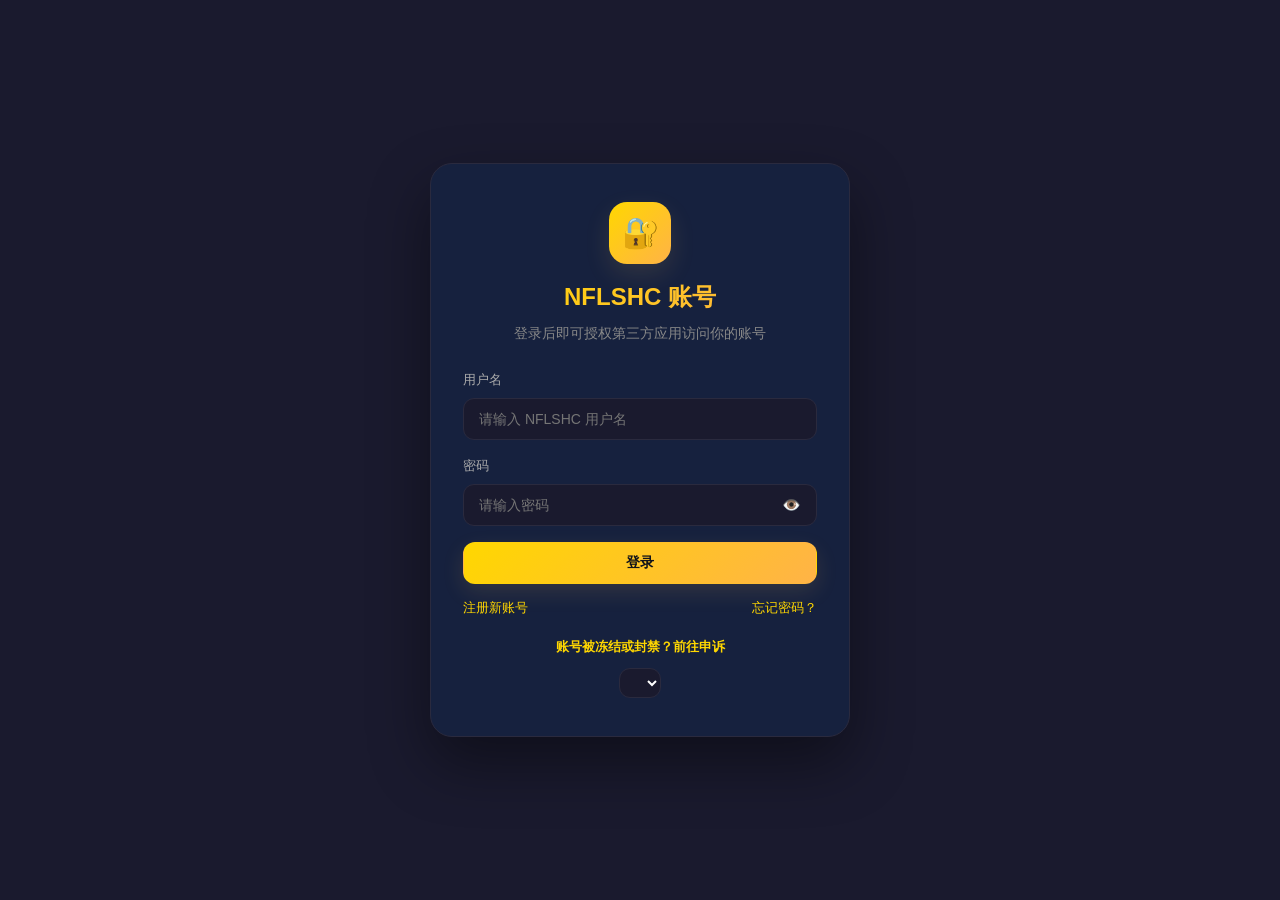
==== index.html @ 532b5db4 "add: index.html" ====
<!DOCTYPE html>
<html lang="zh-CN">
<head>
    <meta charset="UTF-8">
    <meta name="viewport" content="width=device-width, initial-scale=1.0">
    <title>登录 · NFLSHC 账号授权中心</title>
    <meta name="theme-color" content="#ffd700">
    <link rel="stylesheet" href="css/themes.css">
    <link rel="stylesheet" href="css/app.css">
    <script src="js/theme.js?v=1"></script>
</head>
<body>

<div class="auth-page">
    <div class="auth-card">
        <div class="auth-logo">🔐</div>
        <h1 class="auth-title">NFLSHC 账号</h1>
        <p class="auth-sub">登录后即可授权第三方应用访问你的账号</p>

        <div class="alert alert-error" id="msgBox" style="display:none;"></div>
        <div class="alert alert-info" id="nextBox" style="display:none;"></div>

        <div class="field">
            <label for="username">用户名</label>
            <input class="input" id="username" autocomplete="username" placeholder="请输入 NFLSHC 用户名">
        </div>
        <div class="field">
            <label for="password">密码</label>
            <div class="pw-wrap">
                <input class="input" id="password" type="password" autocomplete="current-password" placeholder="请输入密码">
                <button class="pw-toggle" type="button" onclick="togglePw('password', this)">👁️</button>
            </div>
        </div>

        <button class="btn btn-primary btn-block" id="loginBtn">登录</button>

        <div class="auth-links" style="margin-top:14px;">
            <a href="register.html" id="registerLink">注册新账号</a>
            <a href="javascript:void(0)" onclick="showForgot()">忘记密码？</a>
        </div>

        <div class="auth-foot">
            <a href="javascript:void(0)" onclick="showAppeal()">账号被冻结或封禁？前往申诉</a>
        </div>
        <div class="auth-foot" style="margin-top:10px;">
            <select id="themeSelect" class="input" style="width:auto;padding:6px 10px;font-size:12.5px;"></select>
        </div>
    </div>
</div>

<!-- 忘记密码 -->
<div class="modal-mask" id="forgotModal">
    <div class="modal">
        <h3>重置密码</h3>
        <p class="modal-sub">验证码将发送到你的注册邮箱（5 分钟内有效）</p>
        <div class="alert alert-error" id="forgotMsg" style="display:none;"></div>
        <div class="field">
            <label for="fpUsername">用户名</label>
            <input class="input" id="fpUsername" placeholder="你的用户名">
        </div>
        <div class="field">
            <label for="fpEmail">注册邮箱</label>
            <input class="input" id="fpEmail" type="email" placeholder="注册时填写的邮箱">
        </div>
        <button class="btn btn-ghost btn-block" id="sendCodeBtn">获取验证码</button>
        <div id="fpStep2" style="display:none;">
            <div class="field" style="margin-top:16px;">
                <label for="fpCode">邮箱验证码</label>
                <input class="input" id="fpCode" placeholder="6 位验证码" maxlength="6">
            </div>
            <div class="field">
                <label for="fpNewPw">新密码</label>
                <input class="input" id="fpNewPw" type="password" placeholder="至少 6 位">
            </div>
            <div class="field">
                <label for="fpNewPw2">确认新密码</label>
                <input class="input" id="fpNewPw2" type="password" placeholder="再次输入新密码">
            </div>
            <button class="btn btn-primary btn-block" id="resetBtn">重置密码</button>
        </div>
        <div class="modal-actions">
            <button class="btn btn-ghost" onclick="closeModal('forgotModal')">关闭</button>
        </div>
    </div>
</div>

<!-- 申诉 -->
<div class="modal-mask" id="appealModal">
    <div class="modal">
        <h3>账号申诉</h3>
        <p class="modal-sub">如果你的账号被冻结或封禁，可在此向管理员说明情况</p>
        <div class="alert alert-error" id="appealMsg" style="display:none;"></div>
        <div class="field">
            <label for="apUsername">用户名</label>
            <input class="input" id="apUsername" placeholder="被冻结/封禁的用户名">
        </div>
        <div class="field">
            <label for="apReason">申诉说明</label>
            <textarea class="input" id="apReason" placeholder="请说明情况（500 字以内）" maxlength="500"></textarea>
        </div>
        <button class="btn btn-primary btn-block" id="appealBtn">提交申诉</button>
        <div class="modal-actions">
            <button class="btn btn-ghost" onclick="closeModal('appealModal')">关闭</button>
        </div>
    </div>
</div>

<script src="js/api.js?v=1"></script>
<script>
(function () {
    'use strict';
    var U = window.NFLSHC.util;
    var A = window.NFLSHC.Account;
    var params = new URLSearchParams(location.search);
    var next = params.get('next') || '';

    // 主题选择
    (function () {
        var sel = document.getElementById('themeSelect');
        var themes = ThemeManager.getThemes();
        Object.keys(themes).forEach(function (k) {
            var o = document.createElement('option');
            o.value = k; o.textContent = themes[k].icon + ' ' + themes[k].name;
            sel.appendChild(o);
        });
        sel.value = ThemeManager.getTheme();
        sel.addEventListener('change', function () { ThemeManager.setTheme(sel.value); });
    })();

    if (next) {
        document.getElementById('registerLink').href = 'register.html?next=' + encodeURIComponent(next);
        var nb = document.getElementById('nextBox');
        nb.style.display = 'block';
        nb.textContent = '登录成功后将自动返回授权页面。';
    }

    function msg(text, type) {
        var box = document.getElementById('msgBox');
        box.className = 'alert alert-' + (type || 'error');
        box.innerHTML = text;
        box.style.display = 'block';
    }

    function goAfterLogin() {
        location.href = next || 'apps.html';
    }

    // ============ 登录 ============
    async function login() {
        var username = document.getElementById('username').value.trim();
        var password = document.getElementById('password').value;
        var btn = document.getElementById('loginBtn');
        if (!username || !password) { msg('请填写用户名和密码'); return; }
        btn.disabled = true;
        btn.classList.add('is-loading');
        try {
            var hash = await U.hashPassword(password);
            var data = await A.login(username, hash);
            if (!data.token) throw new Error(data.error || '登录失败');
            window.AuthToken.set(data.token);
            U.saveUser({ username: data.username || username, isAdmin: !!data.isAdmin });
            msg('登录成功，正在跳转…', 'success');
            setTimeout(goAfterLogin, 500);
        } catch (e) {
            var extra = '';
            if (/冻结|封禁|banned|frozen/i.test(e.message || '')) {
                extra = ' <a href="javascript:void(0)" onclick="showAppeal()">点击申诉</a>';
            }
            msg(U.escapeHtml(e.message || '登录失败') + extra);
        } finally {
            btn.disabled = false;
            btn.classList.remove('is-loading');
        }
    }

    document.getElementById('loginBtn').addEventListener('click', login);
    document.getElementById('password').addEventListener('keypress', function (e) { if (e.key === 'Enter') login(); });

    // ============ 忘记密码 ============
    var codeSent = false;
    window.showForgot = function () {
        document.getElementById('forgotModal').classList.add('show');
        document.getElementById('fpUsername').value = document.getElementById('username').value.trim();
    };
    window.closeModal = function (id) { document.getElementById(id).classList.remove('show'); };

    function fmsg(text, type) {
        var box = document.getElementById('forgotMsg');
        box.className = 'alert alert-' + (type || 'error');
        box.textContent = text;
        box.style.display = 'block';
    }

    document.getElementById('sendCodeBtn').addEventListener('click', async function () {
        var username = document.getElementById('fpUsername').value.trim();
        var email = document.getElementById('fpEmail').value.trim();
        var btn = this;
        if (!username || !email) { fmsg('请填写用户名和注册邮箱'); return; }
        btn.disabled = true;
        btn.classList.add('is-loading');
        try {
            var res = await A.forgot(username, email);
            codeSent = true;
            document.getElementById('fpStep2').style.display = 'block';
            fmsg(res.message || '验证码已发送，请查收邮箱', 'success');
            var left = 60;
            btn.textContent = left + 's 后可重发';
            var t = setInterval(function () {
                left--;
                if (left <= 0) { clearInterval(t); btn.disabled = false; btn.textContent = '重新获取验证码'; }
                else btn.textContent = left + 's 后可重发';
            }, 1000);
        } catch (e) {
            fmsg(e.message || '发送失败');
        } finally {
            btn.classList.remove('is-loading');
            if (!codeSent) btn.disabled = false;
        }
    });

    document.getElementById('resetBtn').addEventListener('click', async function () {
        var username = document.getElementById('fpUsername').value.trim();
        var code = document.getElementById('fpCode').value.trim();
        var pw = document.getElementById('fpNewPw').value;
        var pw2 = document.getElementById('fpNewPw2').value;
        var btn = this;
        if (!code || !pw) { fmsg('请填写验证码和新密码'); return; }
        if (pw.length < 6) { fmsg('新密码至少 6 位'); return; }
        if (pw !== pw2) { fmsg('两次输入的密码不一致'); return; }
        btn.disabled = true;
        btn.classList.add('is-loading');
        try {
            var v = await A.verifyReset(username, code);
            if (!v.token) throw new Error(v.error || '验证码错误或已过期');
            var hash = await U.hashPassword(pw);
            await window.NFLSHC.request('/api/legacy/issues/' + encodeURIComponent(username) + '?labels=user', {
                method: 'PATCH',
                headers: { 'Authorization': 'Bearer ' + v.token },
                body: JSON.stringify({
                    body: '用户信息\n```json\n' + JSON.stringify({ username: username, password: hash, passwordHashed: true }, null, 2) + '\n```'
                })
            });
            fmsg('密码重置成功，请使用新密码登录', 'success');
            setTimeout(function () {
                closeModal('forgotModal');
                document.getElementById('password').value = '';
                document.getElementById('password').focus();
            }, 1200);
        } catch (e) {
            fmsg(e.message || '重置失败');
        } finally {
            btn.disabled = false;
            btn.classList.remove('is-loading');
        }
    });

    // ============ 申诉 ============
    window.showAppeal = function () {
        document.getElementById('appealModal').classList.add('show');
        var u = document.getElementById('apUsername');
        if (!u.value) u.value = document.getElementById('username').value.trim() || params.get('username') || '';
    };

    document.getElementById('appealBtn').addEventListener('click', async function () {
        var username = document.getElementById('apUsername').value.trim();
        var reason = document.getElementById('apReason').value.trim();
        var box = document.getElementById('appealMsg');
        var btn = this;
        if (!username || !reason) {
            box.className = 'alert alert-error'; box.textContent = '请填写用户名和申诉说明'; box.style.display = 'block';
            return;
        }
        btn.disabled = true;
        btn.classList.add('is-loading');
        try {
            var res = await A.appeal(username, reason);
            box.className = 'alert alert-success';
            box.textContent = res.message || '申诉已提交，管理员会尽快处理';
            box.style.display = 'block';
        } catch (e) {
            box.className = 'alert alert-error';
            box.textContent = e.message || '提交失败';
            box.style.display = 'block';
        } finally {
            btn.disabled = false;
            btn.classList.remove('is-loading');
        }
    });

    window.togglePw = function (inputId, btn) {
        var input = document.getElementById(inputId);
        var isPw = input.type === 'password';
        input.type = isPw ? 'text' : 'password';
        btn.textContent = isPw ? '🙈' : '👁️';
    };

    // ============ 已登录则直接跳转 ============
    (async function () {
        if (params.get('appeal')) { window.showAppeal(); }
        var user = await U.validateSession();
        if (user) {
            msg('检测到已登录（' + U.escapeHtml(user.username) + '），正在跳转…', 'success');
            setTimeout(goAfterLogin, 600);
        }
    })();
})();
</script>
</body>
</html>
---- css/themes.css ----
:root {
    --bg-primary: #1a1a2e;
    --bg-secondary: #16213e;
    --bg-tertiary: #0f0f1a;
    --text-primary: #ffffff;
    --text-secondary: #aaa;
    --border-color: #2a2a3e;
    --accent-color: #ffd700;
    --extra-purple: #9b59b6;
    --accent-hover: #ffb347;
    --input-bg: #0f0f1a;
    --danger: #dc3545;
    --success: #28a745;
    --warning: #f39c12;
    --info: #3498db;
    --text-muted: #888;
    --accent-color-alpha: rgba(255, 200, 87, 0.12);
    --hover-bg: rgba(255, 255, 255, 0.07);
    /* 登录/注册页专用变量 */
    --login-card-bg: rgba(255,255,255,0.95);
    --login-input-bg: #ffffff;
    --login-input-border: #e0e0e0;
    --login-input-text: #333;
    --login-heading: #1a1a2e;
    --login-subtext: #666;
    --login-body-gradient: linear-gradient(135deg, #1a1a2e 0%, #16213e 100%);
    --modal-bg: #16213e;
    --modal-border: #ffd700;
    --modal-input-bg: #1a1a2e;
    --modal-input-text: #fff;
    --modal-input-border: #2a2a3e;
    --modal-hint-text: #888;
}

[data-theme="light"] {
    --bg-primary: #f5f5f5;
    --bg-secondary: #ffffff;
    --bg-tertiary: #e8e8e8;
    --text-primary: #1a1a2e;
    --text-secondary: #666;
    --border-color: #ddd;
    --accent-color: #b8860b;
    --extra-purple: #9b59b6;
    --accent-hover: #d4a017;
    --input-bg: #ffffff;
    --text-muted: #999;
    --accent-color-alpha: rgba(184, 134, 11, 0.1);
    --hover-bg: rgba(0, 0, 0, 0.04);
    --login-card-bg: rgba(255,255,255,0.95);
    --login-input-bg: #ffffff;
    --login-input-border: #ddd;
    --login-input-text: #333;
    --login-heading: #1a1a2e;
    --login-subtext: #666;
    --login-body-gradient: linear-gradient(135deg, #e0e0e8 0%, #c8ccd4 100%);
    --modal-bg: #ffffff;
    --modal-border: #b8860b;
    --modal-input-bg: #f0f0f0;
    --modal-input-text: #333;
    --modal-input-border: #ddd;
    --modal-hint-text: #888;
}

[data-theme="blue"] {
    --bg-primary: #0d2137;
    --bg-secondary: #122c47;
    --bg-tertiary: #091a2c;
    --text-primary: #ffffff;
    --text-secondary: #aaa;
    --border-color: #1a3a5c;
    --accent-color: #3498db;
    --extra-purple: #9b59b6;
    --accent-hover: #2980b9;
    --input-bg: #091a2c;
    --text-muted: #aaa;
    --accent-color-alpha: rgba(52, 152, 219, 0.12);
    --login-card-bg: rgba(255,255,255,0.95);
    --login-input-bg: #ffffff;
    --login-input-border: #e0e0e0;
    --login-input-text: #333;
    --login-heading: #1a1a2e;
    --login-subtext: #666;
    --login-body-gradient: linear-gradient(135deg, #0d2137 0%, #091a2c 100%);
    --modal-bg: #122c47;
    --modal-border: #3498db;
    --modal-input-bg: #0d2137;
    --modal-input-text: #fff;
    --modal-input-border: #1a3a5c;
    --modal-hint-text: #aaa;
}

[data-theme="purple"] {
    --bg-primary: #1a0a2e;
    --bg-secondary: #251545;
    --bg-tertiary: #0f0520;
    --text-primary: #ffffff;
    --text-secondary: #aaa;
    --border-color: #3a1a6e;
    --accent-color: #9b59b6;
    --extra-purple: #c77dff;
    --accent-hover: #8e44ad;
    --input-bg: #0f0520;
    --text-muted: #aaa;
    --accent-color-alpha: rgba(155, 89, 182, 0.12);
    --login-card-bg: rgba(255,255,255,0.95);
    --login-input-bg: #ffffff;
    --login-input-border: #e0e0e0;
    --login-input-text: #333;
    --login-heading: #1a1a2e;
    --login-subtext: #666;
    --login-body-gradient: linear-gradient(135deg, #1a0a2e 0%, #0f0520 100%);
    --modal-bg: #251545;
    --modal-border: #9b59b6;
    --modal-input-bg: #1a0a2e;
    --modal-input-text: #fff;
    --modal-input-border: #3a1a6e;
    --modal-hint-text: #aaa;
}

[data-theme="green"] {
    --bg-primary: #0a2e1a;
    --bg-secondary: #0f4525;
    --bg-tertiary: #052010;
    --text-primary: #ffffff;
    --text-secondary: #aaa;
    --border-color: #1a5c3a;
    --accent-color: #2ecc71;
    --extra-purple: #9b59b6;
    --accent-hover: #27ae60;
    --input-bg: #052010;
    --text-muted: #aaa;
    --accent-color-alpha: rgba(46, 204, 113, 0.12);
    --login-card-bg: rgba(255,255,255,0.95);
    --login-input-bg: #ffffff;
    --login-input-border: #e0e0e0;
    --login-input-text: #333;
    --login-heading: #1a1a2e;
    --login-subtext: #666;
    --login-body-gradient: linear-gradient(135deg, #0a2e1a 0%, #052010 100%);
    --modal-bg: #0f4525;
    --modal-border: #2ecc71;
    --modal-input-bg: #0a2e1a;
    --modal-input-text: #fff;
    --modal-input-border: #1a5c3a;
    --modal-hint-text: #aaa;
}

body {
    background: var(--bg-primary);
    color: var(--text-primary);
    transition: background 0.3s, color 0.3s;
}

.nav, .card, .modal-content, .room-selector, .search-card, .room-card, .user-item, .favorite-item, .result-item, .player-card, .history-list {
    background: var(--bg-secondary);
    color: var(--text-primary);
    border-color: var(--border-color);
}

/* 导航栏链接默认继承文字颜色 */
.nav a, .top-bar a {
    color: var(--text-primary);
}
.nav a:hover, .top-bar a:hover {
    color: var(--accent-color);
}

.room-item, .notice-item, .rank-item, .export-option {
    background: var(--bg-tertiary);
}

.chat-input, select, input, textarea, .search-input input, .search-filters select, .search-filters input {
    background: var(--input-bg);
    color: var(--text-primary);
    border-color: var(--border-color);
}

/* 登录/注册页白卡片内的输入框不受全局主题覆盖 */
.login-container input,
.login-container textarea,
.login-container select,
.register-container input,
.register-container textarea,
.register-container select {
    background: var(--login-input-bg) !important;
    color: var(--login-input-text) !important;
    border-color: var(--login-input-border) !important;
}

.rank-number, .stat-number, .room-name, .chat-header h3 {
    color: var(--accent-color);
}

.btn {
    background: linear-gradient(135deg, var(--accent-color) 0%, var(--accent-hover) 100%);
    color: #1a1a2e;
}

.message-bubble:not(.own .message-bubble) {
    background: var(--bg-tertiary);
}

.message.own .message-bubble {
    background: linear-gradient(135deg, var(--accent-color) 0%, var(--accent-hover) 100%);
}
---- css/app.css ----
/**
 * NFLSHC 账号授权中心 · 公共样式
 * 依赖 css/themes.css 中的主题变量
 */

* { margin: 0; padding: 0; box-sizing: border-box; }

body {
    font-family: -apple-system, BlinkMacSystemFont, 'Segoe UI', Roboto, 'Helvetica Neue', Arial, sans-serif;
    background: var(--bg-primary);
    color: var(--text-primary);
    min-height: 100vh;
    line-height: 1.6;
    -webkit-font-smoothing: antialiased;
}

a { color: var(--accent-color); text-decoration: none; transition: opacity .2s; }
a:hover { opacity: .8; }

/* ============ 顶部导航 ============ */
.nav {
    position: sticky; top: 0; z-index: 50;
    display: flex; align-items: center; justify-content: space-between;
    gap: 16px; padding: 14px 28px;
    background: color-mix(in srgb, var(--bg-secondary) 88%, transparent);
    backdrop-filter: blur(14px);
    border-bottom: 1px solid var(--border-color);
}
.nav-brand { display: flex; align-items: center; gap: 10px; font-weight: 700; font-size: 16px; letter-spacing: .3px; }
.nav-brand .dot {
    width: 26px; height: 26px; border-radius: 9px;
    background: linear-gradient(135deg, var(--accent-color), var(--accent-hover));
    box-shadow: 0 4px 14px var(--accent-color-alpha);
}
.nav-links { display: flex; align-items: center; gap: 6px; flex-wrap: wrap; }
.nav-links a, .nav-links button {
    padding: 8px 14px; border-radius: 10px; font-size: 14px;
    color: var(--text-secondary); border: 1px solid transparent;
    background: transparent; cursor: pointer; transition: all .2s;
    font-family: inherit;
}
.nav-links a:hover, .nav-links button:hover {
    color: var(--text-primary); background: var(--bg-tertiary); border-color: var(--border-color);
}
.nav-user { font-size: 13px; color: var(--text-muted); }

/* ============ 容器 ============ */
.wrap { max-width: 960px; margin: 0 auto; padding: 32px 24px 72px; }
.wrap-narrow { max-width: 520px; }

.page-title { font-size: 26px; font-weight: 700; margin-bottom: 6px; }
.page-sub { color: var(--text-muted); font-size: 14px; margin-bottom: 26px; }

.card {
    background: var(--bg-secondary);
    border: 1px solid var(--border-color);
    border-radius: 18px;
    padding: 26px;
    box-shadow: 0 16px 40px rgba(0, 0, 0, .28);
}
.card + .card { margin-top: 20px; }

/* ============ 表单 ============ */
.field { margin-bottom: 16px; }
.field label { display: block; font-size: 13px; color: var(--text-secondary); margin-bottom: 7px; font-weight: 500; }
.input, textarea.input, select.input {
    width: 100%; padding: 12px 15px; font-size: 14px; font-family: inherit;
    background: var(--bg-primary); color: var(--text-primary);
    border: 1px solid var(--border-color); border-radius: 11px;
    transition: border-color .2s, box-shadow .2s; outline: none;
}
.input:focus { border-color: var(--accent-color); box-shadow: 0 0 0 3px var(--accent-color-alpha); }
textarea.input { resize: vertical; min-height: 92px; line-height: 1.6; }

.hint { font-size: 12px; color: var(--text-muted); margin-top: 6px; }

/* ============ 按钮 ============ */
.btn {
    display: inline-flex; align-items: center; justify-content: center; gap: 8px;
    padding: 11px 20px; font-size: 14px; font-weight: 600; font-family: inherit;
    border-radius: 12px; border: 1px solid transparent; cursor: pointer;
    transition: transform .16s, box-shadow .22s, background .22s, opacity .2s;
    position: relative; overflow: hidden;
}
.btn:active { transform: translateY(1px) scale(.995); }
.btn:disabled { opacity: .55; cursor: not-allowed; }
.btn-primary {
    background: linear-gradient(135deg, var(--accent-color), var(--accent-hover));
    color: #10131a;
    box-shadow: 0 8px 22px var(--accent-color-alpha);
}
.btn-primary:hover:not(:disabled) { box-shadow: 0 12px 30px var(--accent-color-alpha); transform: translateY(-1px); }
.btn-ghost {
    background: var(--bg-tertiary); color: var(--text-primary); border-color: var(--border-color);
}
.btn-ghost:hover:not(:disabled) { border-color: var(--accent-color); color: var(--accent-color); }
.btn-danger { background: var(--danger, #e74c3c); color: #fff; }
.btn-danger:hover:not(:disabled) { filter: brightness(1.08); }
.btn-block { width: 100%; }
.btn-sm { padding: 7px 13px; font-size: 13px; border-radius: 9px; }

/* 按钮加载动画（生成态） */
.btn.is-loading { cursor: progress; }
.btn.is-loading::after {
    content: ''; width: 14px; height: 14px; border-radius: 50%;
    border: 2px solid rgba(255, 255, 255, .35); border-top-color: #fff;
    animation: btn-spin .7s linear infinite;
}
@keyframes btn-spin { to { transform: rotate(360deg); } }

/* 页面加载骨架 */
.skeleton {
    background: linear-gradient(90deg, var(--bg-tertiary) 25%, var(--bg-secondary) 37%, var(--bg-tertiary) 63%);
    background-size: 400% 100%;
    animation: skeleton 1.3s ease-in-out infinite;
    border-radius: 10px; height: 14px;
}
@keyframes skeleton { 0% { background-position: 100% 50%; } 100% { background-position: 0 50%; } }

/* ============ 提示条 ============ */
.alert { padding: 12px 16px; border-radius: 12px; font-size: 14px; margin-bottom: 16px; border: 1px solid transparent; }
.alert-error { background: rgba(231, 76, 60, .12); border-color: rgba(231, 76, 60, .4); color: #ff8b7f; }
.alert-success { background: rgba(46, 204, 113, .12); border-color: rgba(46, 204, 113, .4); color: #6ee7a8; }
.alert-info { background: var(--accent-color-alpha); border-color: var(--accent-color); color: var(--accent-color); }
.alert-warning { background: rgba(243, 156, 18, .12); border-color: rgba(243, 156, 18, .4); color: #f7c46c; }
.alert ul { margin: 6px 0 0 18px; }

/* ============ 应用/权限列表 ============ */
.app-head { display: flex; gap: 16px; align-items: flex-start; margin-bottom: 22px; }
.app-logo {
    width: 60px; height: 60px; border-radius: 16px; flex-shrink: 0;
    background: var(--bg-tertiary) center/cover no-repeat;
    border: 1px solid var(--border-color);
    display: flex; align-items: center; justify-content: center;
    font-size: 26px; color: var(--accent-color);
}
.app-name { font-size: 20px; font-weight: 700; }
.app-desc { color: var(--text-secondary); font-size: 14px; margin-top: 4px; }
.app-meta { font-size: 12px; color: var(--text-muted); margin-top: 6px; }

.scope-list { list-style: none; display: flex; flex-direction: column; gap: 10px; }
.scope-item {
    display: flex; gap: 12px; align-items: flex-start;
    padding: 13px 15px; border-radius: 13px;
    background: var(--bg-tertiary); border: 1px solid var(--border-color);
    transition: border-color .2s, transform .18s;
}
.scope-item:hover { border-color: var(--accent-color); transform: translateX(2px); }
.scope-item.sensitive { border-color: rgba(243, 156, 18, .45); }
.scope-ico { font-size: 17px; line-height: 1.4; }
.scope-name { font-size: 14px; font-weight: 600; }
.scope-desc { font-size: 12.5px; color: var(--text-muted); margin-top: 2px; }
.badge-sensitive {
    display: inline-block; margin-left: 8px; padding: 1px 8px; font-size: 11px;
    border-radius: 20px; background: rgba(243, 156, 18, .18); color: #f7c46c;
    border: 1px solid rgba(243, 156, 18, .4); vertical-align: middle;
}

/* ============ 授权管理列表 ============ */
.grant-row {
    display: flex; align-items: center; gap: 16px;
    padding: 16px; border-radius: 14px;
    background: var(--bg-tertiary); border: 1px solid var(--border-color);
    transition: border-color .2s, transform .18s;
}
.grant-row + .grant-row { margin-top: 12px; }
.grant-row:hover { border-color: var(--accent-color); transform: translateY(-1px); }
.grant-main { flex: 1; min-width: 0; }
.grant-name { font-weight: 600; font-size: 15px; }
.grant-scopes { display: flex; flex-wrap: wrap; gap: 6px; margin-top: 8px; }
.chip {
    font-size: 11.5px; padding: 3px 10px; border-radius: 20px;
    background: var(--accent-color-alpha); color: var(--accent-color);
    border: 1px solid var(--accent-color);
}
.chip.muted { background: var(--bg-secondary); color: var(--text-muted); border-color: var(--border-color); }
.chip.danger { background: rgba(231, 76, 60, .12); color: #ff8b7f; border-color: rgba(231, 76, 60, .4); }

/* ============ 弹窗 ============ */
.modal-mask {
    position: fixed; inset: 0; background: rgba(0, 0, 0, .62);
    display: none; align-items: center; justify-content: center; z-index: 200;
    padding: 20px; backdrop-filter: blur(3px);
}
.modal-mask.show { display: flex; animation: fade-in .2s ease; }
@keyframes fade-in { from { opacity: 0; } to { opacity: 1; } }
.modal {
    width: 100%; max-width: 440px; background: var(--bg-secondary);
    border: 1px solid var(--border-color); border-radius: 18px; padding: 26px;
    box-shadow: 0 24px 60px rgba(0, 0, 0, .5);
    animation: pop-in .24s cubic-bezier(.2, .9, .3, 1.2);
    max-height: 88vh; overflow-y: auto;
}
@keyframes pop-in { from { opacity: 0; transform: translateY(14px) scale(.97); } to { opacity: 1; transform: none; } }
.modal h3 { font-size: 18px; margin-bottom: 6px; }
.modal .modal-sub { font-size: 13px; color: var(--text-muted); margin-bottom: 18px; }
.modal-actions { display: flex; gap: 10px; margin-top: 20px; }
.modal-actions .btn { flex: 1; }

/* ============ 空状态 ============ */
.empty { text-align: center; padding: 46px 20px; color: var(--text-muted); }
.empty .icon { font-size: 42px; display: block; margin-bottom: 12px; opacity: .85; }

/* ============ 登录页 ============ */
.auth-page { display: flex; align-items: center; justify-content: center; min-height: 100vh; padding: 24px; }
.auth-card {
    width: 100%; max-width: 420px;
    background: var(--bg-secondary); border: 1px solid var(--border-color);
    border-radius: 22px; padding: 38px 32px;
    box-shadow: 0 26px 60px rgba(0, 0, 0, .42);
    animation: pop-in .3s ease;
}
.auth-logo {
    width: 62px; height: 62px; margin: 0 auto 14px; border-radius: 18px;
    background: linear-gradient(135deg, var(--accent-color), var(--accent-hover));
    display: flex; align-items: center; justify-content: center;
    font-size: 30px; box-shadow: 0 10px 26px var(--accent-color-alpha);
}
.auth-title {
    font-size: 24px; font-weight: 700; text-align: center; margin-bottom: 6px;
    background: linear-gradient(135deg, var(--accent-color), var(--accent-hover));
    -webkit-background-clip: text; background-clip: text; -webkit-text-fill-color: transparent;
}
.auth-sub { text-align: center; color: var(--text-muted); font-size: 13.5px; margin-bottom: 26px; }
.auth-foot { text-align: center; margin-top: 18px; font-size: 13px; color: var(--text-muted); }
.auth-foot a { font-weight: 600; }
.auth-links { display: flex; justify-content: space-between; font-size: 13px; margin-top: 4px; }

/* 密码可见性切换 */
.pw-wrap { position: relative; }
.pw-toggle {
    position: absolute; right: 10px; top: 50%; transform: translateY(-50%);
    background: none; border: none; cursor: pointer; font-size: 15px;
    color: var(--text-muted); padding: 4px 6px; border-radius: 8px;
}
.pw-toggle:hover { color: var(--accent-color); }

/* ============ 分步提示（授权页） ============ */
.steps { display: flex; align-items: center; gap: 8px; margin-bottom: 22px; font-size: 12.5px; color: var(--text-muted); }
.step { display: flex; align-items: center; gap: 6px; }
.step-num {
    width: 20px; height: 20px; border-radius: 50%; display: inline-flex;
    align-items: center; justify-content: center; font-size: 11px; font-weight: 700;
    background: var(--bg-tertiary); border: 1px solid var(--border-color);
}
.step.active .step-num { background: var(--accent-color); color: #10131a; border-color: var(--accent-color); }
.step.active { color: var(--text-primary); font-weight: 600; }
.step-line { flex: 1; height: 1px; background: var(--border-color); }

/* ============ 响应式 ============ */
@media (max-width: 640px) {
    .wrap { padding: 22px 16px 60px; }
    .nav { padding: 12px 16px; }
    .nav-links a, .nav-links button { padding: 7px 10px; font-size: 13px; }
    .card { padding: 20px; border-radius: 16px; }
    .grant-row { flex-direction: column; align-items: stretch; }
    .app-head { flex-direction: column; }
}
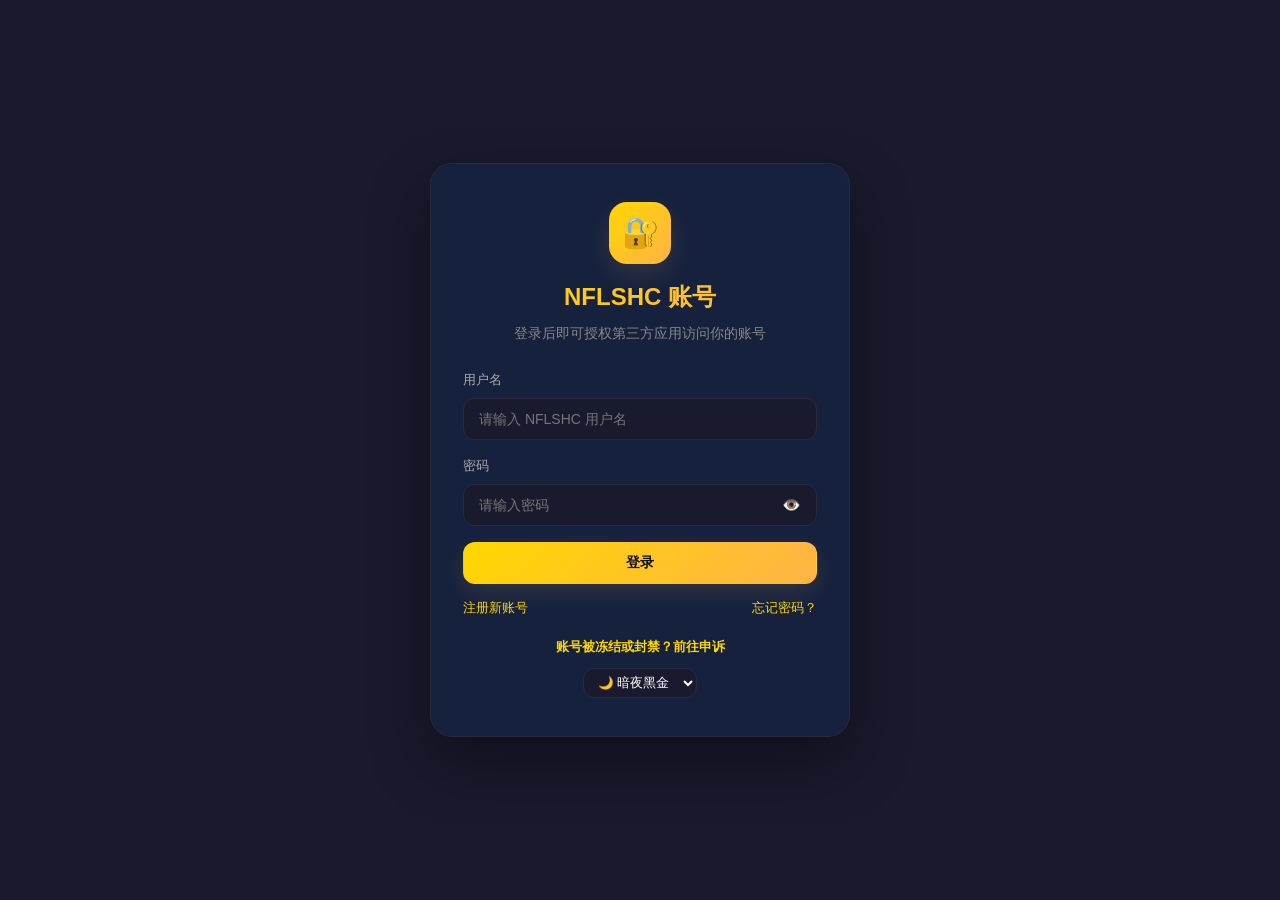
==== commit bbd5da0c: "feat(auth): 账号中心登录页新增「使用 Google 账号登录」" ====
--- a/index.html
+++ b/index.html
@@ -33,6 +33,18 @@
         </div>
 
         <button class="btn btn-primary btn-block" id="loginBtn">登录</button>
+
+        <!-- 使用 Google 账号登录（服务端未配置时自动隐藏） -->
+        <button class="btn btn-block" id="googleLoginBtn" type="button" onclick="startGoogleLogin()"
+                style="display:none;margin-top:12px;background:#fff;color:#3c4043;border:2px solid #e0e0e0;align-items:center;justify-content:center;gap:10px;">
+            <svg width="18" height="18" viewBox="0 0 48 48" aria-hidden="true" style="flex:0 0 18px;">
+                <path fill="#EA4335" d="M24 9.5c3.54 0 6.71 1.22 9.21 3.6l6.85-6.85C35.9 2.38 30.47 0 24 0 14.62 0 6.51 5.38 2.56 13.22l7.98 6.19C12.43 13.72 17.74 9.5 24 9.5z"/>
+                <path fill="#4285F4" d="M46.98 24.55c0-1.57-.15-3.09-.38-4.55H24v9.02h12.94c-.58 2.96-2.26 5.48-4.78 7.18l7.73 6c4.51-4.18 7.09-10.36 7.09-17.65z"/>
+                <path fill="#FBBC05" d="M10.53 28.59c-.48-1.45-.76-2.99-.76-4.59s.27-3.14.76-4.59l-7.98-6.19C.92 16.46 0 20.12 0 24c0 3.88.92 7.54 2.56 10.78l7.97-6.19z"/>
+                <path fill="#34A853" d="M24 48c6.48 0 11.93-2.13 15.89-5.81l-7.73-6c-2.15 1.45-4.92 2.3-8.16 2.3-6.26 0-11.57-4.22-13.47-9.91l-7.98 6.19C6.51 42.62 14.62 48 24 48z"/>
+            </svg>
+            使用 Google 账号登录
+        </button>
 
         <div class="auth-links" style="margin-top:14px;">
             <a href="register.html" id="registerLink">注册新账号</a>
@@ -294,9 +306,57 @@
         btn.textContent = isPw ? '🙈' : '👁️';
     };
 
+    // ============ Google 账号登录 ============
+    // 与主站共用 worker 的 /api/auth/google/*；未配置时按钮自动隐藏
+    async function initGoogleLogin() {
+        var btn = document.getElementById('googleLoginBtn');
+        if (!btn) return;
+        try {
+            var r = await fetch(A.API_BASE + '/api/auth/google/config');
+            var j = await r.json().catch(function () { return {}; });
+            if (j && j.enabled) btn.style.display = 'flex';
+        } catch (e) { /* 查询失败保持隐藏 */ }
+    }
+
+    window.startGoogleLogin = function () {
+        var redirect = location.origin + '/index.html' + (next ? ('?next=' + encodeURIComponent(next)) : '');
+        location.href = A.API_BASE + '/api/auth/google/start?redirect=' + encodeURIComponent(redirect);
+    };
+
+    // Google 回跳：#google_login=<ticket> / #google_error=<msg>
+    (async function handleGoogleCallback() {
+        var hash = location.hash || '';
+        var errMatch = hash.match(/google_error=([^&]+)/);
+        var okMatch = hash.match(/google_login=([A-Za-z0-9]+)/);
+        if (errMatch) {
+            msg(U.escapeHtml(decodeURIComponent(errMatch[1])));
+            history.replaceState(null, '', location.pathname + location.search);
+            return;
+        }
+        if (!okMatch) { initGoogleLogin(); return; }
+        history.replaceState(null, '', location.pathname + location.search);
+        msg('正在完成 Google 登录…', 'success');
+        try {
+            var res = await fetch(A.API_BASE + '/api/auth/google/exchange', {
+                method: 'POST',
+                headers: { 'Content-Type': 'application/json' },
+                body: JSON.stringify({ ticket: okMatch[1] })
+            });
+            var data = await res.json().catch(function () { return {}; });
+            if (!res.ok || !data.ok) throw new Error(data.error || 'Google 登录失败');
+            window.AuthToken.set(data.token);
+            U.saveUser({ username: data.username, isAdmin: !!data.isAdmin });
+            msg('✅ Google 登录成功，正在跳转…', 'success');
+            setTimeout(goAfterLogin, 500);
+        } catch (e) {
+            msg(U.escapeHtml(e.message || 'Google 登录失败'));
+        }
+    })();
+
     // ============ 已登录则直接跳转 ============
     (async function () {
         if (params.get('appeal')) { window.showAppeal(); }
+        if ((location.hash || '').indexOf('google_login=') !== -1) return;   // 交给 Google 回跳流程
         var user = await U.validateSession();
         if (user) {
             msg('检测到已登录（' + U.escapeHtml(user.username) + '），正在跳转…', 'success');
